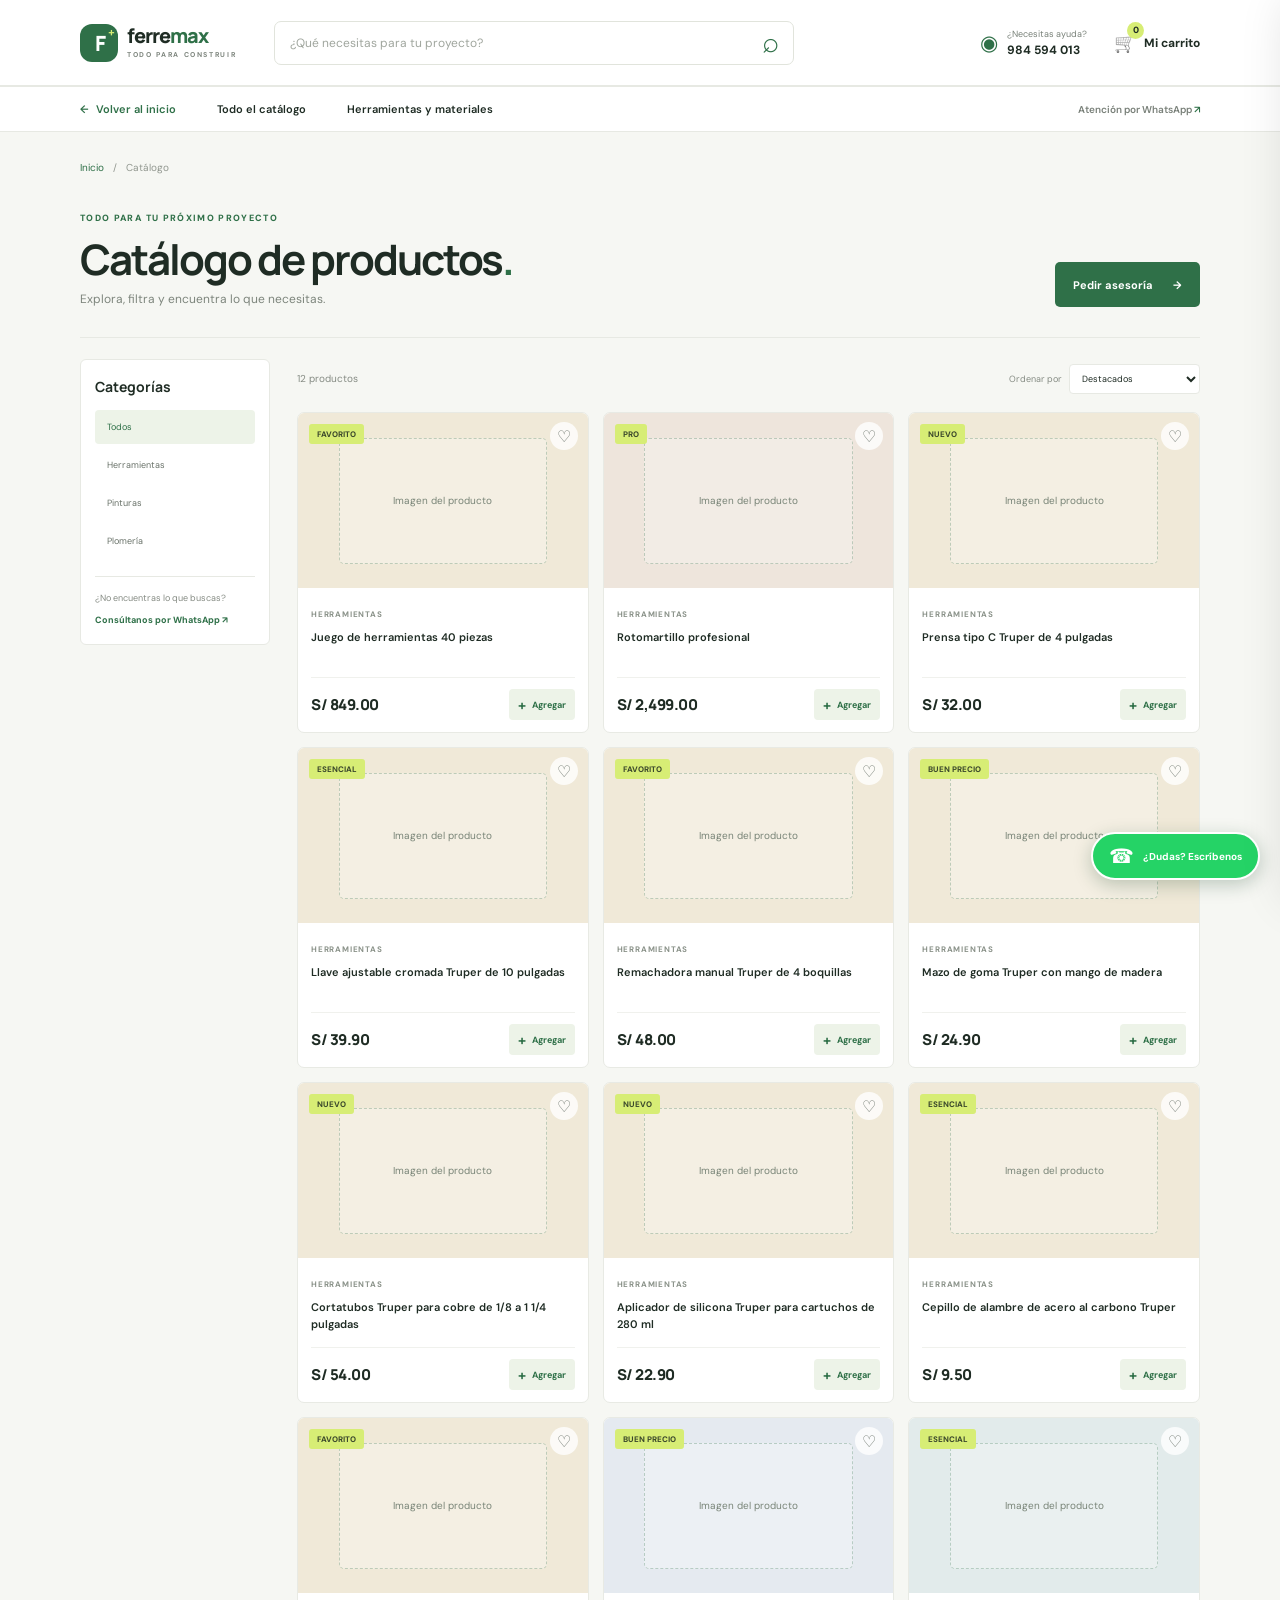
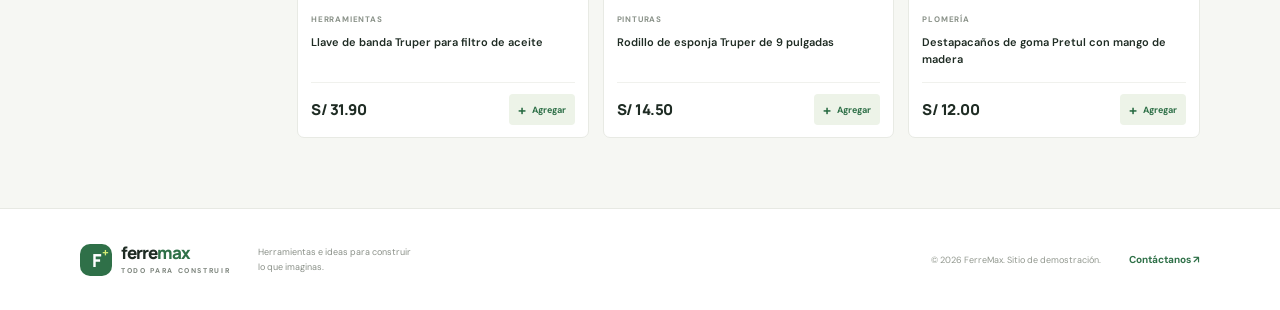
==== catalogo.html @ b8876c11 "Add files via upload" ====
<!DOCTYPE html>
<html lang="es">
<head>
  <meta charset="UTF-8">
  <meta name="viewport" content="width=device-width, initial-scale=1.0">
  <meta name="theme-color" content="#f6f7f3">
  <meta name="description" content="Explora herramientas y materiales en el catálogo de FerreMax.">
  <title>Catálogo — FerreMax</title>
  <link rel="preconnect" href="https://fonts.googleapis.com">
  <link rel="preconnect" href="https://fonts.gstatic.com" crossorigin>
  <link href="https://fonts.googleapis.com/css2?family=DM+Sans:wght@400;500;600;700&family=Manrope:wght@400;500;600;700;800&display=swap" rel="stylesheet">
  <link rel="stylesheet" href="style.css">
  <script src="productos.js" defer></script>
  <script src="script.js" defer></script>
</head>
<body>
  <header class="site-header">
    <a class="brand" href="index.html" aria-label="FerreMax, inicio">
      <span class="brand-mark" aria-hidden="true">F<span>+</span></span>
      <span class="brand-name">ferre<span>max</span><small>TODO PARA CONSTRUIR</small></span>
    </a>
    <form class="search-bar" id="search-form" role="search">
      <label class="sr-only" for="search-input">Buscar productos</label>
      <input id="search-input" type="search" placeholder="¿Qué necesitas para tu proyecto?" autocomplete="off">
      <button type="submit" aria-label="Buscar">⌕</button>
    </form>
    <div class="header-actions">
      <a class="contact-link" href="tel:+51984594013"><span class="action-icon" aria-hidden="true">◉</span><span><small>¿Necesitas ayuda?</small><strong>984 594 013</strong></span></a>
      <button class="cart-trigger" data-open-cart type="button" aria-label="Abrir carrito">
        <span class="cart-icon" aria-hidden="true">🛒</span><span class="cart-trigger-label">Mi carrito</span><span class="cart-count" id="cart-count">0</span>
      </button>
    </div>
  </header>
  <nav class="category-nav" aria-label="Navegación">
    <a href="index.html">← <span>Volver al inicio</span></a>
    <a href="catalogo.html">Todo el catálogo</a>
    <a href="#productos">Herramientas y materiales</a>
    <span class="nav-promo">Atención por WhatsApp <span aria-hidden="true">↗</span></span>
  </nav>

  <main class="catalog-page">
    <div class="catalog-breadcrumb"><a href="index.html">Inicio</a><span>/</span><span>Catálogo</span></div>
    <section class="catalog-heading">
      <div><span class="eyebrow">TODO PARA TU PRÓXIMO PROYECTO</span><h1>Catálogo de productos<span>.</span></h1><p>Explora, filtra y encuentra lo que necesitas.</p></div>
      <a class="button button-dark" href="https://wa.me/51984594013?text=Hola%2C%20quiero%20ayuda%20para%20elegir%20productos." target="_blank" rel="noopener noreferrer">Pedir asesoría <span aria-hidden="true">→</span></a>
    </section>

    <section class="catalog-layout" id="productos" aria-label="Catálogo">
      <aside class="catalog-sidebar">
        <h2>Categorías</h2>
        <div class="category-filters" id="category-filters" aria-label="Filtrar por categoría"></div>
        <div class="catalog-help"><span>¿No encuentras lo que buscas?</span><a href="https://wa.me/51984594013?text=Hola%2C%20busco%20un%20producto%20que%20no%20veo%20en%20el%20cat%C3%A1logo." target="_blank" rel="noopener noreferrer">Consúltanos por WhatsApp ↗</a></div>
      </aside>
      <div class="catalog-results">
        <div class="catalog-toolbar">
          <span id="result-count" aria-live="polite">0 productos</span>
          <label class="sort-control" for="sort-select">Ordenar por
            <select id="sort-select">
              <option value="featured">Destacados</option>
              <option value="price-low">Precio: menor a mayor</option>
              <option value="price-high">Precio: mayor a menor</option>
              <option value="name">Nombre: A–Z</option>
            </select>
          </label>
        </div>
        <div class="product-grid catalog-grid" id="product-grid" data-catalog="true" aria-live="polite"></div>
        <p class="empty-state" id="empty-state" hidden>No encontramos productos. Prueba otra búsqueda o categoría.</p>
      </div>
    </section>
  </main>

  <footer class="site-footer">
    <a class="brand footer-brand" href="index.html" aria-label="FerreMax, inicio"><span class="brand-mark" aria-hidden="true">F<span>+</span></span><span class="brand-name">ferre<span>max</span><small>TODO PARA CONSTRUIR</small></span></a>
    <p>Herramientas e ideas para construir<br>lo que imaginas.</p>
    <span class="footer-copy">© 2026 FerreMax. Sitio de demostración.</span>
    <a href="https://wa.me/51984594013?text=Hola%2C%20tengo%20una%20consulta." target="_blank" rel="noopener noreferrer">Contáctanos ↗</a>
  </footer>

  <div class="scrim" id="scrim" hidden></div>
  <aside class="cart-drawer" id="cart-drawer" aria-labelledby="cart-title" aria-hidden="true">
    <div class="drawer-header"><div><span class="eyebrow">TU SELECCIÓN</span><h2 id="cart-title">Mi carrito <span id="drawer-count">(0)</span></h2></div><button class="icon-button" id="close-cart" type="button" aria-label="Cerrar carrito">×</button></div>
    <div class="cart-items" id="cart-items"></div>
    <div class="cart-empty" id="cart-empty"><span aria-hidden="true">🛒</span><h3>Tu carrito está vacío</h3><p>Encuentra lo que necesitas para tu próximo proyecto.</p><button class="button button-dark" id="continue-shopping" type="button">Ver productos</button></div>
    <div class="cart-summary" id="cart-summary" hidden>
      <div class="summary-line"><span>Subtotal</span><strong id="cart-subtotal">$0.00</strong></div>
      <p>El costo de envío se coordina por WhatsApp.</p>
      <form id="checkout-form">
        <h3 class="cart-form-title">Completa tu pedido</h3>
        <label class="field-label" for="customer-name">Nombre completo</label><input class="form-field" id="customer-name" name="name" autocomplete="name" required>
        <div class="form-row">
          <div><label class="field-label" for="customer-phone">Teléfono</label><input class="form-field" id="customer-phone" name="phone" type="tel" autocomplete="tel" required></div>
          <div><label class="field-label" for="customer-email">Correo electrónico</label><input class="form-field" id="customer-email" name="email" type="email" autocomplete="email" required></div>
        </div>
        <div class="form-row">
          <div><label class="field-label" for="delivery-method">Entrega</label><select class="form-field" id="delivery-method" name="delivery"><option value="Domicilio">A domicilio (coordinar envío)</option><option value="Recoger en tienda">Recoger en tienda (gratis)</option></select></div>
          <div><label class="field-label" for="payment-method">Pago preferido</label><select class="form-field" id="payment-method" name="payment"><option>Transferencia</option><option>Efectivo al recibir/recoger</option></select></div>
        </div>
        <div id="delivery-address-fields">
          <div class="form-row"><div><label class="field-label" for="customer-city">Ciudad</label><input class="form-field" id="customer-city" name="city" autocomplete="address-level2" data-delivery-required required></div><div><label class="field-label" for="customer-postal">Código postal</label><input class="form-field" id="customer-postal" name="postal" inputmode="numeric" autocomplete="postal-code" data-delivery-required required></div></div>
          <label class="field-label" for="customer-address">Dirección de entrega</label><input class="form-field" id="customer-address" name="address" autocomplete="street-address" data-delivery-required required>
          <label class="field-label" for="customer-reference">Referencias (opcional)</label><textarea class="form-field" id="customer-reference" name="reference" rows="2" placeholder="Entre calles, color de fachada, indicaciones..."></textarea>
        </div>
        <div class="checkout-total"><span>Total de productos (envío por coordinar)</span><strong id="checkout-total">$0.00</strong></div>
        <button class="button button-dark checkout-button" type="submit">Enviar pedido por WhatsApp <span aria-hidden="true">→</span></button>
        <p class="demo-note">Pedido de prueba: se enviará a WhatsApp para confirmar disponibilidad y entrega.</p>
      </form>
    </div>
  </aside>

  <div class="toast" id="toast" role="status" aria-live="polite"></div>
  <a class="whatsapp-float" href="https://wa.me/51984594013?text=Hola%2C%20necesito%20ayuda%20con%20un%20producto." target="_blank" rel="noopener noreferrer" aria-label="Contactar por WhatsApp"><span aria-hidden="true">☎</span><span class="whatsapp-label">¿Dudas? Escríbenos</span></a>
</body>
</html>
---- style.css ----
:root {
  color-scheme: light;
  --ink: #1f2c24;
  --muted: #788078;
  --green: #2f7048;
  --green-dark: #24593a;
  --lime: #d7ed75;
  --paper: #f6f7f3;
  --white: #fff;
  --line: #e7e9e3;
  --font-body: "DM Sans", sans-serif;
  --font-display: "Manrope", sans-serif;
}

* { box-sizing: border-box; }
[hidden] { display: none !important; }
html { scroll-behavior: smooth; }
body { margin: 0; background: var(--paper); color: var(--ink); font-family: var(--font-body); -webkit-font-smoothing: antialiased; }
button, input, select, textarea { font: inherit; }
button, a { -webkit-tap-highlight-color: transparent; }
a { color: inherit; text-decoration: none; }
button { color: inherit; }
.sr-only { position: absolute; width: 1px; height: 1px; padding: 0; margin: -1px; overflow: hidden; clip: rect(0,0,0,0); white-space: nowrap; border: 0; }

.site-header { height: 86px; display: flex; align-items: center; gap: 38px; max-width: 1440px; padding: 0 6.25%; margin: auto; }
.brand { display: inline-flex; align-items: center; gap: 9px; flex: 0 0 auto; }
.brand-mark { width: 38px; height: 38px; display: grid; place-items: center; position: relative; border-radius: 12px; background: var(--green); color: var(--white); font: 800 21px var(--font-display); letter-spacing: -2px; }
.brand-mark > span { position: absolute; right: 3px; top: 0; color: var(--lime); font-size: 12px; letter-spacing: 0; }
.brand-name { font: 800 20px/.95 var(--font-display); letter-spacing: -1px; }
.brand-name > span { color: var(--green); }
.brand-name small { display: block; margin-top: 5px; font: 700 7px var(--font-body); letter-spacing: 1.65px; color: #7d857d; }
.search-bar { height: 44px; display: flex; flex: 1 1 500px; max-width: 520px; align-items: center; border: 1px solid #e1e4dc; border-radius: 7px; background: var(--white); }
.search-bar:focus-within { border-color: var(--green); box-shadow: 0 0 0 3px rgb(47 112 72 / 10%); }
.search-bar input { min-width: 0; flex: 1; height: 100%; padding: 0 15px; border: 0; outline: 0; background: transparent; color: var(--ink); font-size: 12px; }
.search-bar input::placeholder { color: #a0a69e; }
.search-bar button { width: 46px; height: 100%; border: 0; background: transparent; color: var(--green); font-size: 29px; line-height: 1; cursor: pointer; }
.header-actions { display: flex; align-items: center; gap: 27px; margin-left: auto; }
.contact-link { display: flex; align-items: center; gap: 9px; }
.action-icon { color: var(--green); font-size: 21px; }
.contact-link small, .contact-link strong { display: block; }
.contact-link small { color: var(--muted); font-size: 9px; }
.contact-link strong { margin-top: 2px; font-size: 12px; white-space: nowrap; }
.cart-trigger { position: relative; display: inline-flex; align-items: center; gap: 8px; padding: 9px 0; border: 0; background: none; font-size: 12px; font-weight: 700; cursor: pointer; }
.cart-icon { font-size: 18px; filter: grayscale(1); }
.cart-count { position: absolute; top: 0; left: 13px; display: grid; width: 17px; height: 17px; place-items: center; border-radius: 50%; background: var(--lime); color: var(--ink); font-size: 9px; font-weight: 800; }

.category-nav { height: 46px; display: flex; align-items: center; gap: clamp(20px, 3.2vw, 46px); padding: 0 6.25%; border-top: 1px solid var(--line); border-bottom: 1px solid var(--line); background: #fff; font-size: 11px; font-weight: 600; }
.category-nav a { height: 100%; display: inline-flex; align-items: center; gap: 7px; white-space: nowrap; transition: color .18s; }
.category-nav a:hover { color: var(--green); }
.category-nav a:first-child { color: var(--green); }
.nav-promo { margin-left: auto; color: #798079; font-size: 10px; white-space: nowrap; }
.nav-promo span { color: var(--green); }

.hero { position: relative; min-height: 440px; display: grid; grid-template-columns: 1fr 1.03fr; overflow: hidden; max-width: 1440px; padding: 0 6.25%; margin: auto; }
.hero-copy { z-index: 1; align-self: center; padding: 44px 0 53px; }
.eyebrow { display: inline-flex; align-items: center; gap: 8px; color: var(--green); font-size: 9px; font-weight: 800; letter-spacing: 1.35px; }
.eyebrow-dot { width: 7px; height: 7px; border-radius: 50%; background: #9fbd45; }
h1, h2, h3, p { margin-top: 0; }
.hero h1 { margin: 17px 0 14px; font: 700 clamp(38px, 4.8vw, 62px)/1.07 var(--font-display); letter-spacing: -3.4px; }
.hero h1 span { color: var(--green); }
.hero-copy > p { max-width: 370px; margin-bottom: 23px; color: #707970; font-size: 13px; line-height: 1.8; }
.hero-actions { display: flex; align-items: center; gap: 17px; }
.button { min-height: 45px; display: inline-flex; align-items: center; justify-content: center; gap: 20px; padding: 0 18px; border: 0; border-radius: 5px; font-size: 11px; font-weight: 700; cursor: pointer; transition: transform .18s, background .18s; }
.button:hover { transform: translateY(-2px); }
.button-dark { background: var(--green); color: #fff; }
.button-dark:hover { background: var(--green-dark); }
.hero-note { color: #81877f; font-size: 10px; }
.hero-proof { display: flex; align-items: center; gap: 11px; margin-top: 34px; color: #7a8179; font-size: 10px; }
.hero-proof strong { color: var(--ink); }
.proof-avatars { display: flex; padding-left: 4px; }
.proof-avatars i { width: 23px; height: 23px; display: grid; place-items: center; margin-left: -4px; border: 2px solid var(--paper); border-radius: 50%; background: #d2a27b; color: #fff; font-size: 9px; font-style: normal; font-weight: 700; }
.proof-avatars i:nth-child(2) { background: #708978; }
.proof-avatars i:nth-child(3) { background: #b98571; }
.hero-art { position: relative; min-height: 390px; align-self: stretch; margin: 24px 0 0; overflow: hidden; border-radius: 50% 50% 0 0 / 56% 56% 0 0; background: #dfe8d8; }
.hero-art::before { content: ""; position: absolute; left: 11%; right: 8%; bottom: -34%; height: 88%; border-radius: 50%; background: #c1d0bb; }
.art-sun { position: absolute; top: 12%; right: 17%; width: 88px; height: 88px; border-radius: 50%; background: var(--lime); }
.art-orbit { position: absolute; z-index: 1; width: 72%; height: 72%; top: 13%; left: 15%; border: 1px solid rgb(47 112 72 / 16%); border-radius: 50%; transform: rotate(-17deg); }
.orbit-two { top: 18%; left: 20%; width: 65%; height: 68%; transform: rotate(30deg); }
.tool-emoji { position: absolute; z-index: 2; display: grid; place-items: center; width: 120px; height: 120px; border: 1px solid rgb(255 255 255 / 70%); border-radius: 29px; background: #fff; box-shadow: 0 18px 36px rgb(46 68 49 / 12%); font-size: 59px; }
.drill { top: 26%; left: 36%; transform: rotate(-12deg); }
.hammer { top: 44%; left: 9%; width: 88px; height: 88px; border-radius: 23px; font-size: 43px; transform: rotate(-12deg); }
.paint { top: 56%; right: 9%; width: 88px; height: 88px; border-radius: 23px; font-size: 43px; transform: rotate(10deg); }
.hero-sticker { position: absolute; z-index: 3; left: 19%; bottom: 12%; display: flex; flex-direction: column; padding: 13px 15px; border-radius: 4px; background: var(--lime); box-shadow: 0 9px 18px rgb(45 62 32 / 9%); transform: rotate(-5deg); }
.hero-sticker strong { font: 800 12px/1.3 var(--font-display); }
.hero-sticker span { margin-top: 3px; font-size: 8px; }
.art-caption { position: absolute; z-index: 2; right: 4%; bottom: 5%; left: 4%; display: flex; justify-content: space-between; color: #617362; font-size: 8px; letter-spacing: .4px; }
.hero-index { position: absolute; left: 2%; bottom: 41px; color: #98a096; font-size: 8px; font-weight: 700; letter-spacing: 1.5px; writing-mode: vertical-rl; transform: rotate(180deg); }

.benefits { display: grid; grid-template-columns: repeat(4, 1fr); gap: 22px; max-width: 1280px; padding: 23px 6.25%; margin: 0 auto; border-top: 1px solid var(--line); border-bottom: 1px solid var(--line); }
.benefit { display: flex; align-items: center; gap: 11px; }
.benefit-icon { width: 34px; height: 34px; display: grid; flex: 0 0 auto; place-items: center; border-radius: 50%; background: #e8eee1; color: var(--green); font-size: 15px; font-weight: 700; }
.benefit strong, .benefit small { display: block; }
.benefit strong { font-size: 10px; }
.benefit small { margin-top: 4px; color: #8b9189; font-size: 9px; }

.products-section { max-width: 1280px; padding: 66px 6.25% 51px; margin: 0 auto; scroll-margin-top: 20px; }
.section-heading { display: flex; align-items: end; justify-content: space-between; }
.section-heading h2, .project-banner h2 { margin: 9px 0 0; font: 700 clamp(23px, 3vw, 33px)/1.2 var(--font-display); letter-spacing: -1.3px; }
.section-heading h2 > span { color: var(--green); }
.view-all { display: inline-flex; align-items: center; gap: 9px; padding-bottom: 4px; color: var(--green); font-size: 10px; font-weight: 700; }
.filter-row { display: flex; align-items: center; justify-content: space-between; gap: 15px; margin: 24px 0 19px; }
.category-filters { display: flex; flex-wrap: wrap; gap: 7px; }
.filter-chip { min-height: 30px; padding: 0 12px; border: 1px solid #e4e7df; border-radius: 20px; background: transparent; color: #767e75; font-size: 9px; cursor: pointer; transition: all .18s; }
.filter-chip:hover, .filter-chip[aria-pressed="true"] { border-color: var(--green); background: var(--green); color: #fff; }
.sort-control { display: flex; align-items: center; gap: 7px; color: #858b83; font-size: 9px; white-space: nowrap; }
.sort-control select { padding: 7px 8px; border: 1px solid var(--line); border-radius: 4px; background: #fff; color: var(--ink); font-size: 9px; cursor: pointer; }
.product-grid { display: grid; grid-template-columns: repeat(4, minmax(0, 1fr)); gap: 14px; }
.product-card { min-width: 0; overflow: hidden; border: 1px solid #e8eae4; border-radius: 7px; background: #fff; transition: box-shadow .2s, transform .2s; }
.product-card:hover { transform: translateY(-3px); box-shadow: 0 12px 25px rgb(31 44 36 / 8%); }
.product-visual { position: relative; height: 175px; display: grid; overflow: hidden; place-items: center; background: var(--product-bg, #eaf0e5); }
.product-badge { position: absolute; z-index: 2; top: 11px; left: 11px; padding: 5px 8px; border-radius: 3px; background: var(--lime); color: #3c492c; font-size: 8px; font-weight: 800; text-transform: uppercase; }
.favorite-button { position: absolute; z-index: 2; top: 9px; right: 10px; display: grid; width: 28px; height: 28px; place-items: center; border: 0; border-radius: 50%; background: rgb(255 255 255 / 80%); color: #697269; font-size: 16px; cursor: pointer; }
.favorite-button[aria-pressed="true"] { color: #c55454; }
.product-info { padding: 13px 13px 12px; }
.product-category { color: #899188; font-size: 8px; font-weight: 700; letter-spacing: .8px; text-transform: uppercase; }
.product-name { min-height: 36px; margin: 7px 0 5px; font-size: 11px; font-weight: 600; line-height: 1.55; }
.product-purchase { display: flex; align-items: center; justify-content: space-between; gap: 8px; margin-top: 12px; padding-top: 11px; border-top: 1px solid #f0f1ed; }
.product-price { font: 800 15px var(--font-display); letter-spacing: -.5px; white-space: nowrap; }
.add-button { display: inline-flex; align-items: center; gap: 6px; min-height: 31px; padding: 0 9px; border: 0; border-radius: 4px; background: #edf3e8; color: var(--green); font-size: 9px; font-weight: 700; cursor: pointer; transition: background .18s; }
.add-button:hover { background: #dceacb; }
.add-button span { font-size: 14px; line-height: 1; }
.empty-state { padding: 40px 10px; color: var(--muted); text-align: center; font-size: 13px; }
.catalog-note { display: flex; align-items: center; justify-content: center; gap: 6px; padding-top: 28px; color: #858b83; font-size: 10px; }
.catalog-note > span, .catalog-note a { color: var(--green); font-weight: 700; }

.project-banner { position: relative; display: flex; align-items: center; justify-content: space-between; gap: 22px; overflow: hidden; max-width: 1120px; min-height: 169px; padding: 31px 6.25%; margin: 0 auto 62px; border-radius: 8px; background: var(--green); color: #fff; }
.project-banner .eyebrow { color: var(--lime); }
.project-banner h2 { margin-top: 8px; font-size: 23px; }
.project-banner p { margin: 8px 0 0; color: rgb(255 255 255 / 76%); font-size: 11px; }
.button-light { z-index: 1; flex: 0 0 auto; background: var(--lime); color: var(--ink); }
.button-light:hover { background: #e1f58a; }
.banner-mark { position: absolute; right: 27%; bottom: -108px; color: rgb(255 255 255 / 6%); font-size: 280px; line-height: 1; }
.site-footer { display: flex; align-items: center; gap: 28px; min-height: 102px; padding: 20px 6.25%; border-top: 1px solid var(--line); background: #fff; }
.footer-brand .brand-mark { width: 32px; height: 32px; border-radius: 10px; font-size: 18px; }
.footer-brand .brand-name { font-size: 17px; }
.site-footer > p { margin: 0; color: #8a9088; font-size: 9px; line-height: 1.6; }
.footer-copy { margin-left: auto; color: #92988f; font-size: 9px; }
.site-footer > a:last-child { color: var(--green); font-size: 10px; font-weight: 700; }

.scrim { position: fixed; z-index: 10; inset: 0; background: rgb(22 31 25 / 43%); }
.cart-drawer { position: fixed; z-index: 11; top: 0; right: 0; bottom: 0; display: flex; width: min(440px, 100%); flex-direction: column; padding: 27px; background: #fff; box-shadow: -15px 0 45px rgb(0 0 0 / 12%); transform: translateX(105%); transition: transform .26s ease; }
.cart-drawer.is-open { transform: translateX(0); }
.drawer-header { display: flex; align-items: center; justify-content: space-between; padding-bottom: 20px; border-bottom: 1px solid var(--line); }
.drawer-header h2 { margin: 5px 0 0; font: 700 23px var(--font-display); letter-spacing: -1px; }
.drawer-header h2 span { color: #989e96; font-size: 14px; }
.icon-button { display: grid; width: 34px; height: 34px; place-items: center; border: 1px solid var(--line); border-radius: 50%; background: #fff; color: var(--ink); font-size: 23px; line-height: 1; cursor: pointer; }
.cart-items { flex: 1; overflow-y: auto; }
.cart-item { display: grid; grid-template-columns: 64px 1fr auto; gap: 12px; align-items: center; padding: 15px 0; border-bottom: 1px solid var(--line); }
.cart-item-visual { display: grid; width: 64px; height: 64px; place-items: center; border-radius: 7px; background: var(--product-bg, #eaf0e5); font-size: 30px; }
.cart-item-name { margin-bottom: 6px; font-size: 11px; font-weight: 700; }
.cart-item-price { color: #747d73; font-size: 10px; }
.quantity-control { display: flex; align-items: center; gap: 9px; margin-top: 9px; }
.quantity-control button { width: 23px; height: 23px; border: 1px solid var(--line); border-radius: 4px; background: #fff; cursor: pointer; }
.quantity-control span { min-width: 12px; text-align: center; font-size: 10px; }
.remove-item { padding: 5px; border: 0; background: none; color: #a0a59e; font-size: 17px; cursor: pointer; }
.cart-empty { display: flex; flex: 1; flex-direction: column; align-items: center; justify-content: center; text-align: center; }
.cart-empty > span { font-size: 42px; filter: grayscale(1); }
.cart-empty h3 { margin: 15px 0 6px; font: 700 17px var(--font-display); }
.cart-empty p { max-width: 235px; color: #848a82; font-size: 11px; line-height: 1.65; }
.cart-empty .button { margin-top: 7px; }
.cart-summary { padding-top: 17px; border-top: 1px solid var(--line); }
.summary-line, .checkout-total { display: flex; align-items: center; justify-content: space-between; }
.summary-line { font-size: 13px; }
.summary-line strong, .checkout-total strong { font: 800 17px var(--font-display); }
.cart-summary > p { margin: 8px 0 16px; color: #878d85; font-size: 9px; line-height: 1.5; }
.checkout-button { width: 100%; justify-content: space-between; }

.field-label { display: block; margin: 12px 0 6px; font-size: 10px; font-weight: 700; }
.form-field { width: 100%; padding: 10px 11px; border: 1px solid #e1e5dd; border-radius: 5px; outline: 0; background: #fff; color: var(--ink); font-size: 11px; }
.form-field:focus { border-color: var(--green); box-shadow: 0 0 0 3px rgb(47 112 72 / 10%); }
textarea.form-field { resize: vertical; }
.checkout-total { margin: 18px 0 14px; padding-top: 15px; border-top: 1px solid var(--line); font-size: 11px; }
.demo-note { margin: 11px 0 0; color: #92988f; font-size: 9px; text-align: center; }
.toast { position: fixed; z-index: 20; right: 22px; bottom: 22px; max-width: calc(100% - 44px); padding: 12px 16px; border-radius: 5px; background: var(--ink); color: #fff; box-shadow: 0 7px 22px rgb(0 0 0 / 16%); font-size: 11px; opacity: 0; pointer-events: none; transform: translateY(10px); transition: opacity .2s, transform .2s; }
.toast.is-visible { opacity: 1; transform: translateY(0); }
body.has-open-cart { overflow: hidden; }

@media (min-width: 1441px) {
  .hero { border-left: 1px solid var(--line); border-right: 1px solid var(--line); }
}
@media (max-width: 980px) {
  .site-header { gap: 23px; padding-right: 4%; padding-left: 4%; }
  .category-nav { gap: 22px; padding-right: 4%; padding-left: 4%; overflow-x: auto; }
  .nav-promo { display: none; }
  .hero { padding-right: 4%; padding-left: 4%; }
  .hero h1 { font-size: 52px; }
  .hero-art { min-height: 360px; }
  .benefits { padding-right: 4%; padding-left: 4%; }
  .products-section { padding-right: 4%; padding-left: 4%; }
  .product-grid { grid-template-columns: repeat(3, minmax(0, 1fr)); }
  .project-banner { margin-right: 4%; margin-left: 4%; }
}
@media (max-width: 700px) {
  .site-header { height: auto; min-height: 68px; flex-wrap: wrap; gap: 11px; padding: 12px 5%; }
  .brand-mark { width: 34px; height: 34px; border-radius: 10px; font-size: 19px; }
  .brand-name { font-size: 18px; }
  .header-actions { gap: 12px; margin-left: auto; }
  .contact-link { display: none; }
  .cart-trigger { font-size: 0; }
  .cart-icon { font-size: 19px; }
  .cart-count { left: 11px; }
  .search-bar { order: 2; flex: 1 0 100%; max-width: none; height: 40px; }
  .category-nav { height: 42px; gap: 21px; padding: 0 5%; }
  .category-nav a { font-size: 10px; }
  .hero { min-height: auto; grid-template-columns: 1fr; padding: 0 5%; }
  .hero-copy { padding: 40px 0 12px; }
  .hero h1 { margin-top: 13px; font-size: clamp(43px, 12vw, 59px); letter-spacing: -2.8px; }
  .hero-copy > p { max-width: 330px; font-size: 12px; }
  .hero-proof { margin-top: 22px; }
  .hero-art { min-height: 270px; margin: 10px 3% 0; }
  .art-sun { width: 66px; height: 66px; }
  .tool-emoji { width: 90px; height: 90px; border-radius: 23px; font-size: 45px; }
  .drill { top: 23%; left: 38%; }
  .hammer, .paint { top: 42%; width: 68px; height: 68px; font-size: 34px; }
  .hammer { left: 10%; }
  .paint { right: 9%; }
  .hero-sticker { bottom: 12%; left: 20%; padding: 9px 11px; }
  .hero-index { display: none; }
  .benefits { grid-template-columns: repeat(2, 1fr); gap: 16px 10px; padding: 20px 5%; }
  .benefit { gap: 8px; }
  .benefit-icon { width: 30px; height: 30px; font-size: 13px; }
  .benefit strong { font-size: 9px; }
  .benefit small { font-size: 8px; }
  .products-section { padding: 48px 5% 39px; }
  .section-heading { align-items: start; gap: 10px; }
  .section-heading h2 { max-width: 250px; font-size: 25px; }
  .view-all { margin-top: 17px; font-size: 9px; white-space: nowrap; }
  .filter-row { align-items: start; flex-direction: column; margin: 19px 0 14px; }
  .category-filters { flex-wrap: nowrap; width: calc(100vw - 10vw); overflow-x: auto; padding-bottom: 3px; }
  .filter-chip { flex: 0 0 auto; }
  .sort-control { align-self: flex-end; }
  .product-grid { grid-template-columns: repeat(2, minmax(0, 1fr)); gap: 9px; }
  .product-visual { height: clamp(123px, 35vw, 165px); }
  .product-info { padding: 11px 10px 10px; }
  .product-name { min-height: 34px; font-size: 10px; }
  .product-price { font-size: 13px; }
  .add-button { gap: 4px; min-height: 29px; padding: 0 7px; font-size: 8px; }
  .project-banner { min-height: 205px; align-items: flex-start; flex-direction: column; justify-content: center; gap: 16px; padding: 25px 22px; margin: 0 5% 40px; }
  .project-banner h2 { font-size: 20px; }
  .project-banner p { font-size: 10px; }
  .project-banner .button { min-height: 40px; }
  .banner-mark { right: -9%; bottom: -85px; font-size: 215px; }
  .site-footer { flex-wrap: wrap; gap: 14px 20px; padding: 22px 5%; }
  .site-footer > p { display: none; }
  .footer-copy { width: 100%; margin: 0; order: 2; }
  .site-footer > a:last-child { margin-left: auto; }
  .cart-drawer { padding: 21px; }
}
@media (prefers-reduced-motion: reduce) {
  *, *::before, *::after { scroll-behavior: auto !important; transition-duration: .01ms !important; animation-duration: .01ms !important; animation-iteration-count: 1 !important; }
}

.site-header { border-bottom: 1px solid var(--line); background: #fff; }
.product-visual { background: var(--product-bg, #eaf0e5); }
.product-image-placeholder { z-index: 1; width: min(72%, 210px); height: 72%; display: grid; place-items: center; border: 1px dashed rgb(47 112 72 / 28%); border-radius: 5px; background: rgb(255 255 255 / 28%); color: #788477; font-size: 10px; }
.product-image { z-index: 1; width: 100%; height: 100%; object-fit: contain; }
.cart-item-visual .product-image { width: 100%; height: 100%; padding: 5px; }
.cart-item-visual .product-image-placeholder { width: 90%; height: 90%; font-size: 7px; text-align: center; }
.cart-item-visual { overflow: hidden; }
.product-badge, .favorite-button { z-index: 2; }

.favorites-section .section-heading { align-items: end; }
.carousel-controls { display: flex; align-items: center; justify-content: space-between; margin: 20px 0 12px; color: #858b83; font-size: 10px; }
.carousel-controls > div { display: flex; gap: 7px; }
.carousel-arrow { width: 32px; height: 32px; border: 1px solid #dfe4da; border-radius: 50%; background: #fff; color: var(--green); font-size: 16px; cursor: pointer; transition: background .18s, color .18s; }
.carousel-arrow:hover { background: var(--green); color: #fff; }
.product-carousel { grid-auto-columns: calc((100% - 42px) / 4); grid-auto-flow: column; grid-template-columns: none; overflow-x: auto; overscroll-behavior-inline: contain; padding: 3px 1px 12px; scroll-snap-type: x mandatory; scrollbar-color: #b7c5ad transparent; scrollbar-width: thin; }
.product-carousel .product-card { scroll-snap-align: start; }

.catalog-page { max-width: 1280px; min-height: calc(100vh - 190px); padding: 29px 6.25% 70px; margin: auto; }
.catalog-breadcrumb { display: flex; gap: 9px; color: #91978f; font-size: 10px; }
.catalog-breadcrumb a { color: var(--green); }
.catalog-heading { display: flex; align-items: end; justify-content: space-between; gap: 20px; padding: 31px 0 30px; }
.catalog-heading h1 { margin: 9px 0 8px; font: 700 clamp(29px, 4vw, 42px)/1.15 var(--font-display); letter-spacing: -2px; }
.catalog-heading h1 span { color: var(--green); }
.catalog-heading p { margin: 0; color: #7d857c; font-size: 12px; }
.catalog-heading .button { flex: 0 0 auto; }
.catalog-layout { display: grid; grid-template-columns: 190px minmax(0, 1fr); gap: 27px; padding-top: 21px; border-top: 1px solid var(--line); }
.catalog-sidebar { align-self: start; padding: 17px 14px; border: 1px solid var(--line); border-radius: 6px; background: #fff; }
.catalog-sidebar h2 { margin: 0 0 14px; font: 700 14px var(--font-display); }
.catalog-sidebar .category-filters { flex-direction: column; align-items: stretch; gap: 4px; }
.catalog-sidebar .filter-chip { min-height: 34px; border: 0; border-radius: 4px; background: transparent; color: #697269; text-align: left; }
.catalog-sidebar .filter-chip:hover, .catalog-sidebar .filter-chip[aria-pressed="true"] { background: #edf3e8; color: var(--green); }
.catalog-help { display: grid; gap: 8px; margin-top: 18px; padding-top: 15px; border-top: 1px solid var(--line); color: #858b83; font-size: 9px; line-height: 1.5; }
.catalog-help a { color: var(--green); font-weight: 700; }
.catalog-toolbar { display: flex; align-items: center; justify-content: space-between; gap: 15px; min-height: 39px; margin-bottom: 14px; color: #858b83; font-size: 10px; }
.catalog-grid { grid-template-columns: repeat(3, minmax(0, 1fr)); gap: 14px; }
.form-row { display: grid; grid-template-columns: 1fr 1fr; gap: 12px; }
.form-row > div { min-width: 0; }
.field-label { margin-top: 10px; }
.form-field { min-height: 39px; }
textarea.form-field { min-height: 58px; }
.whatsapp-float { position: fixed; z-index: 9; right: 20px; bottom: 20px; display: flex; align-items: center; gap: 9px; min-height: 48px; padding: 0 16px; border: 2px solid #fff; border-radius: 28px; background: #25d366; color: #fff; box-shadow: 0 5px 18px rgb(20 62 34 / 25%); font-size: 20px; transition: transform .18s, box-shadow .18s; }
.whatsapp-float:hover { transform: translateY(-2px); box-shadow: 0 8px 22px rgb(20 62 34 / 30%); }
.whatsapp-label { font-size: 10px; font-weight: 700; }

@media (max-width: 980px) {
  .product-carousel { grid-auto-columns: calc((100% - 28px) / 3); }
  .catalog-page { padding-right: 4%; padding-left: 4%; }
  .catalog-layout { grid-template-columns: 165px minmax(0, 1fr); gap: 18px; }
  .catalog-grid { grid-template-columns: repeat(2, minmax(0, 1fr)); }
}
@media (max-width: 700px) {
  .product-carousel { grid-auto-columns: 72%; }
  .favorites-section .section-heading { align-items: start; }
  .favorites-section .view-all { white-space: normal; text-align: right; }
  .catalog-page { padding: 22px 5% 48px; }
  .catalog-heading { align-items: flex-start; flex-direction: column; padding: 25px 0 22px; }
  .catalog-heading h1 { font-size: 31px; }
  .catalog-layout { grid-template-columns: 1fr; gap: 17px; }
  .catalog-sidebar { padding: 14px; }
  .catalog-sidebar .category-filters { flex-direction: row; overflow-x: auto; }
  .catalog-sidebar .filter-chip { flex: 0 0 auto; min-height: 31px; padding: 0 10px; text-align: center; }
  .catalog-help { display: none; }
  .catalog-grid { gap: 9px; }
  .catalog-toolbar { margin-bottom: 9px; }
  .form-row { gap: 9px; }
  .whatsapp-float { right: 14px; bottom: 14px; min-height: 45px; padding: 0 14px; }
}

.cart-drawer .cart-items { flex: 0 1 30vh; min-height: 90px; }
.cart-drawer .cart-summary { flex: 1 1 0; min-height: 0; overflow-y: auto; padding: 15px 3px 4px; }
.cart-form-title { margin: 15px 0 5px; font: 700 16px var(--font-display); letter-spacing: -.4px; }
.cart-summary .field-label { margin: 9px 0 5px; font-size: 9px; }
.cart-summary .form-field { min-height: 36px; padding: 8px; font-size: 10px; }
.cart-summary textarea.form-field { min-height: 52px; }
.cart-summary .form-row { gap: 8px; }
.cart-summary .checkout-total { gap: 10px; margin: 14px 0 11px; font-size: 10px; }
.cart-summary .checkout-total strong { white-space: nowrap; }
.cart-summary .demo-note { margin: 8px 0 2px; font-size: 8px; line-height: 1.5; }
.cart-summary .checkout-button { position: sticky; bottom: 0; }
.cart-item.is-new { animation: cart-item-arrive .42s cubic-bezier(.2,.8,.2,1) both; }
.add-button.is-added { background: var(--green); color: #fff; animation: added-pop .35s ease-out; }
.cart-count.is-bumped { animation: cart-count-bump .42s cubic-bezier(.2,.8,.2,1); }
.favorite-button.is-animating { animation: heart-pop .4s ease-out; }

@keyframes cart-item-arrive {
  from { opacity: 0; transform: translateX(18px); }
  to { opacity: 1; transform: translateX(0); }
}
@keyframes added-pop {
  50% { transform: scale(1.09); }
  to { transform: scale(1); }
}
@keyframes cart-count-bump {
  35% { transform: scale(1.45); }
  70% { transform: scale(.9); }
  to { transform: scale(1); }
}
@keyframes heart-pop {
  45% { transform: scale(1.4) rotate(-8deg); }
  75% { transform: scale(.9) rotate(5deg); }
  to { transform: scale(1); }
}

@media (max-width: 700px) {
  .cart-drawer .cart-items { flex-basis: 27vh; }
  .cart-drawer .cart-summary .form-row { grid-template-columns: 1fr 1fr; }
}
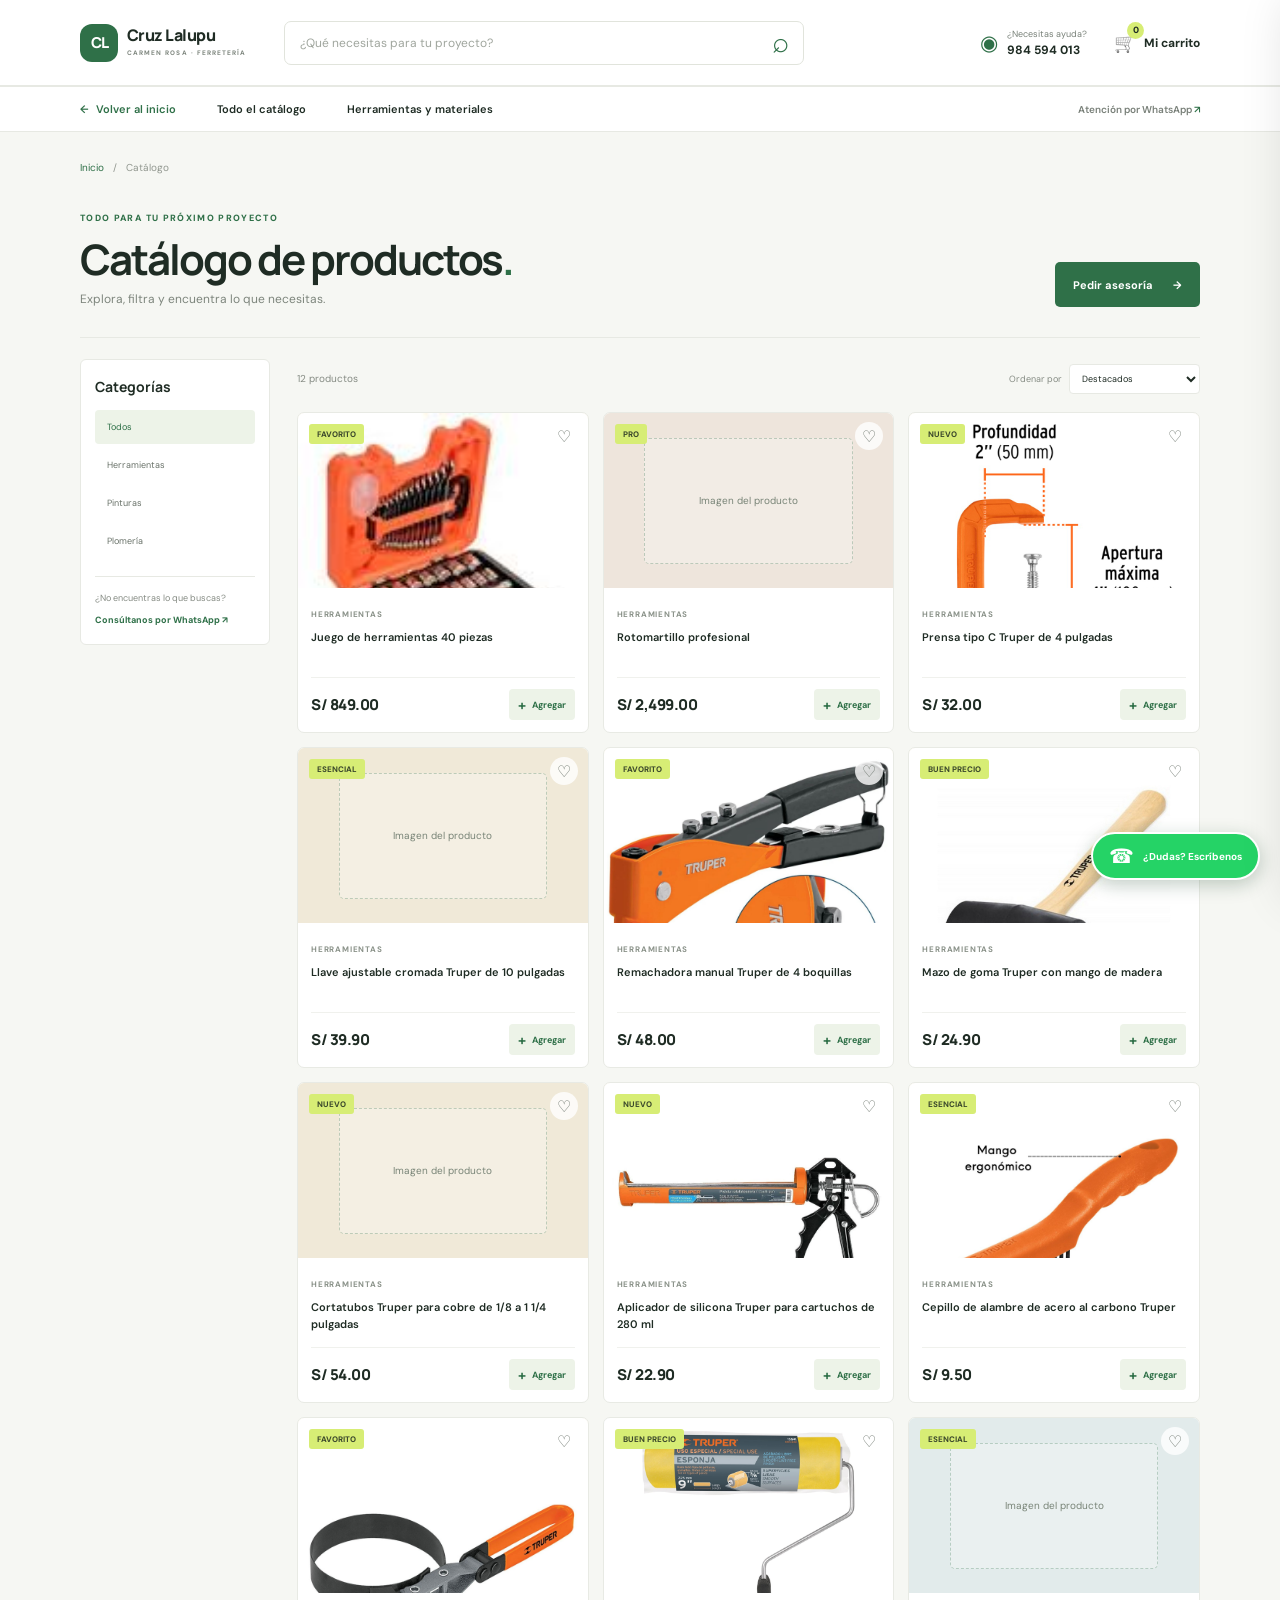
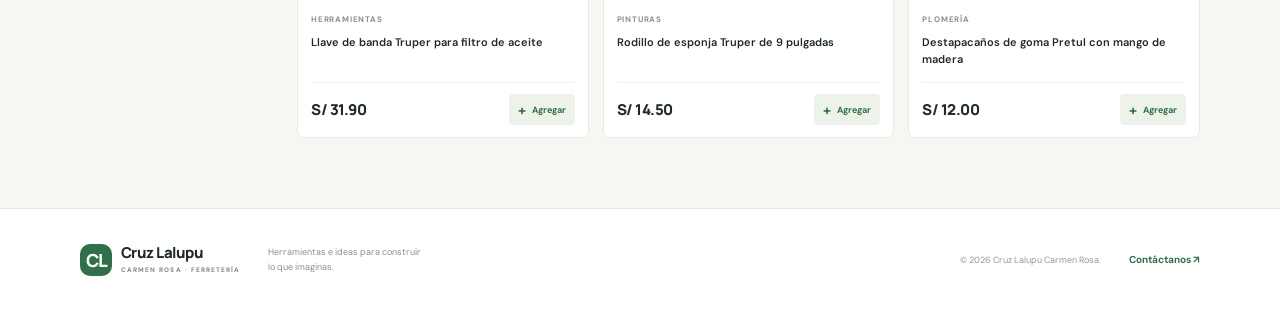
==== commit 3e8a11c1: "Update Cruz Lalupu branding" ====
--- a/catalogo.html
+++ b/catalogo.html
@@ -4,8 +4,8 @@
   <meta charset="UTF-8">
   <meta name="viewport" content="width=device-width, initial-scale=1.0">
   <meta name="theme-color" content="#f6f7f3">
-  <meta name="description" content="Explora herramientas y materiales en el catálogo de FerreMax.">
-  <title>Catálogo — FerreMax</title>
+  <meta name="description" content="Explora herramientas y materiales en el catálogo de Cruz Lalupu Carmen Rosa.">
+  <title>Catálogo — Cruz Lalupu Carmen Rosa</title>
   <link rel="preconnect" href="https://fonts.googleapis.com">
   <link rel="preconnect" href="https://fonts.gstatic.com" crossorigin>
   <link href="https://fonts.googleapis.com/css2?family=DM+Sans:wght@400;500;600;700&family=Manrope:wght@400;500;600;700;800&display=swap" rel="stylesheet">
@@ -15,9 +15,9 @@
 </head>
 <body>
   <header class="site-header">
-    <a class="brand" href="index.html" aria-label="FerreMax, inicio">
-      <span class="brand-mark" aria-hidden="true">F<span>+</span></span>
-      <span class="brand-name">ferre<span>max</span><small>TODO PARA CONSTRUIR</small></span>
+    <a class="brand" href="index.html" aria-label="Cruz Lalupu Carmen Rosa, inicio">
+      <span class="brand-mark" aria-hidden="true">CL</span>
+      <span class="brand-name">Cruz Lalupu<small>CARMEN ROSA · FERRETERÍA</small></span>
     </a>
     <form class="search-bar" id="search-form" role="search">
       <label class="sr-only" for="search-input">Buscar productos</label>
@@ -70,9 +70,9 @@
   </main>
 
   <footer class="site-footer">
-    <a class="brand footer-brand" href="index.html" aria-label="FerreMax, inicio"><span class="brand-mark" aria-hidden="true">F<span>+</span></span><span class="brand-name">ferre<span>max</span><small>TODO PARA CONSTRUIR</small></span></a>
+    <a class="brand footer-brand" href="index.html" aria-label="Cruz Lalupu Carmen Rosa, inicio"><span class="brand-mark" aria-hidden="true">CL</span><span class="brand-name">Cruz Lalupu<small>CARMEN ROSA · FERRETERÍA</small></span></a>
     <p>Herramientas e ideas para construir<br>lo que imaginas.</p>
-    <span class="footer-copy">© 2026 FerreMax. Sitio de demostración.</span>
+    <span class="footer-copy">© 2026 Cruz Lalupu Carmen Rosa.</span>
     <a href="https://wa.me/51984594013?text=Hola%2C%20tengo%20una%20consulta." target="_blank" rel="noopener noreferrer">Contáctanos ↗</a>
   </footer>
 
--- a/style.css
+++ b/style.css
@@ -24,11 +24,9 @@
 
 .site-header { height: 86px; display: flex; align-items: center; gap: 38px; max-width: 1440px; padding: 0 6.25%; margin: auto; }
 .brand { display: inline-flex; align-items: center; gap: 9px; flex: 0 0 auto; }
-.brand-mark { width: 38px; height: 38px; display: grid; place-items: center; position: relative; border-radius: 12px; background: var(--green); color: var(--white); font: 800 21px var(--font-display); letter-spacing: -2px; }
-.brand-mark > span { position: absolute; right: 3px; top: 0; color: var(--lime); font-size: 12px; letter-spacing: 0; }
-.brand-name { font: 800 20px/.95 var(--font-display); letter-spacing: -1px; }
-.brand-name > span { color: var(--green); }
-.brand-name small { display: block; margin-top: 5px; font: 700 7px var(--font-body); letter-spacing: 1.65px; color: #7d857d; }
+.brand-mark { width: 38px; height: 38px; display: grid; place-items: center; flex: 0 0 auto; border-radius: 12px; background: var(--green); color: var(--white); font: 800 15px var(--font-display); letter-spacing: -1px; }
+.brand-name { font: 800 16px/.98 var(--font-display); letter-spacing: -.55px; white-space: nowrap; }
+.brand-name small { display: block; margin-top: 5px; font: 700 6.5px var(--font-body); letter-spacing: 1.05px; color: #7d857d; }
 .search-bar { height: 44px; display: flex; flex: 1 1 500px; max-width: 520px; align-items: center; border: 1px solid #e1e4dc; border-radius: 7px; background: var(--white); }
 .search-bar:focus-within { border-color: var(--green); box-shadow: 0 0 0 3px rgb(47 112 72 / 10%); }
 .search-bar input { min-width: 0; flex: 1; height: 100%; padding: 0 15px; border: 0; outline: 0; background: transparent; color: var(--ink); font-size: 12px; }
@@ -132,7 +130,7 @@
 .banner-mark { position: absolute; right: 27%; bottom: -108px; color: rgb(255 255 255 / 6%); font-size: 280px; line-height: 1; }
 .site-footer { display: flex; align-items: center; gap: 28px; min-height: 102px; padding: 20px 6.25%; border-top: 1px solid var(--line); background: #fff; }
 .footer-brand .brand-mark { width: 32px; height: 32px; border-radius: 10px; font-size: 18px; }
-.footer-brand .brand-name { font-size: 17px; }
+.footer-brand .brand-name { font-size: 15px; }
 .site-footer > p { margin: 0; color: #8a9088; font-size: 9px; line-height: 1.6; }
 .footer-copy { margin-left: auto; color: #92988f; font-size: 9px; }
 .site-footer > a:last-child { color: var(--green); font-size: 10px; font-weight: 700; }
@@ -193,7 +191,7 @@
 @media (max-width: 700px) {
   .site-header { height: auto; min-height: 68px; flex-wrap: wrap; gap: 11px; padding: 12px 5%; }
   .brand-mark { width: 34px; height: 34px; border-radius: 10px; font-size: 19px; }
-  .brand-name { font-size: 18px; }
+  .brand-name { font-size: 15px; }
   .header-actions { gap: 12px; margin-left: auto; }
   .contact-link { display: none; }
   .cart-trigger { font-size: 0; }
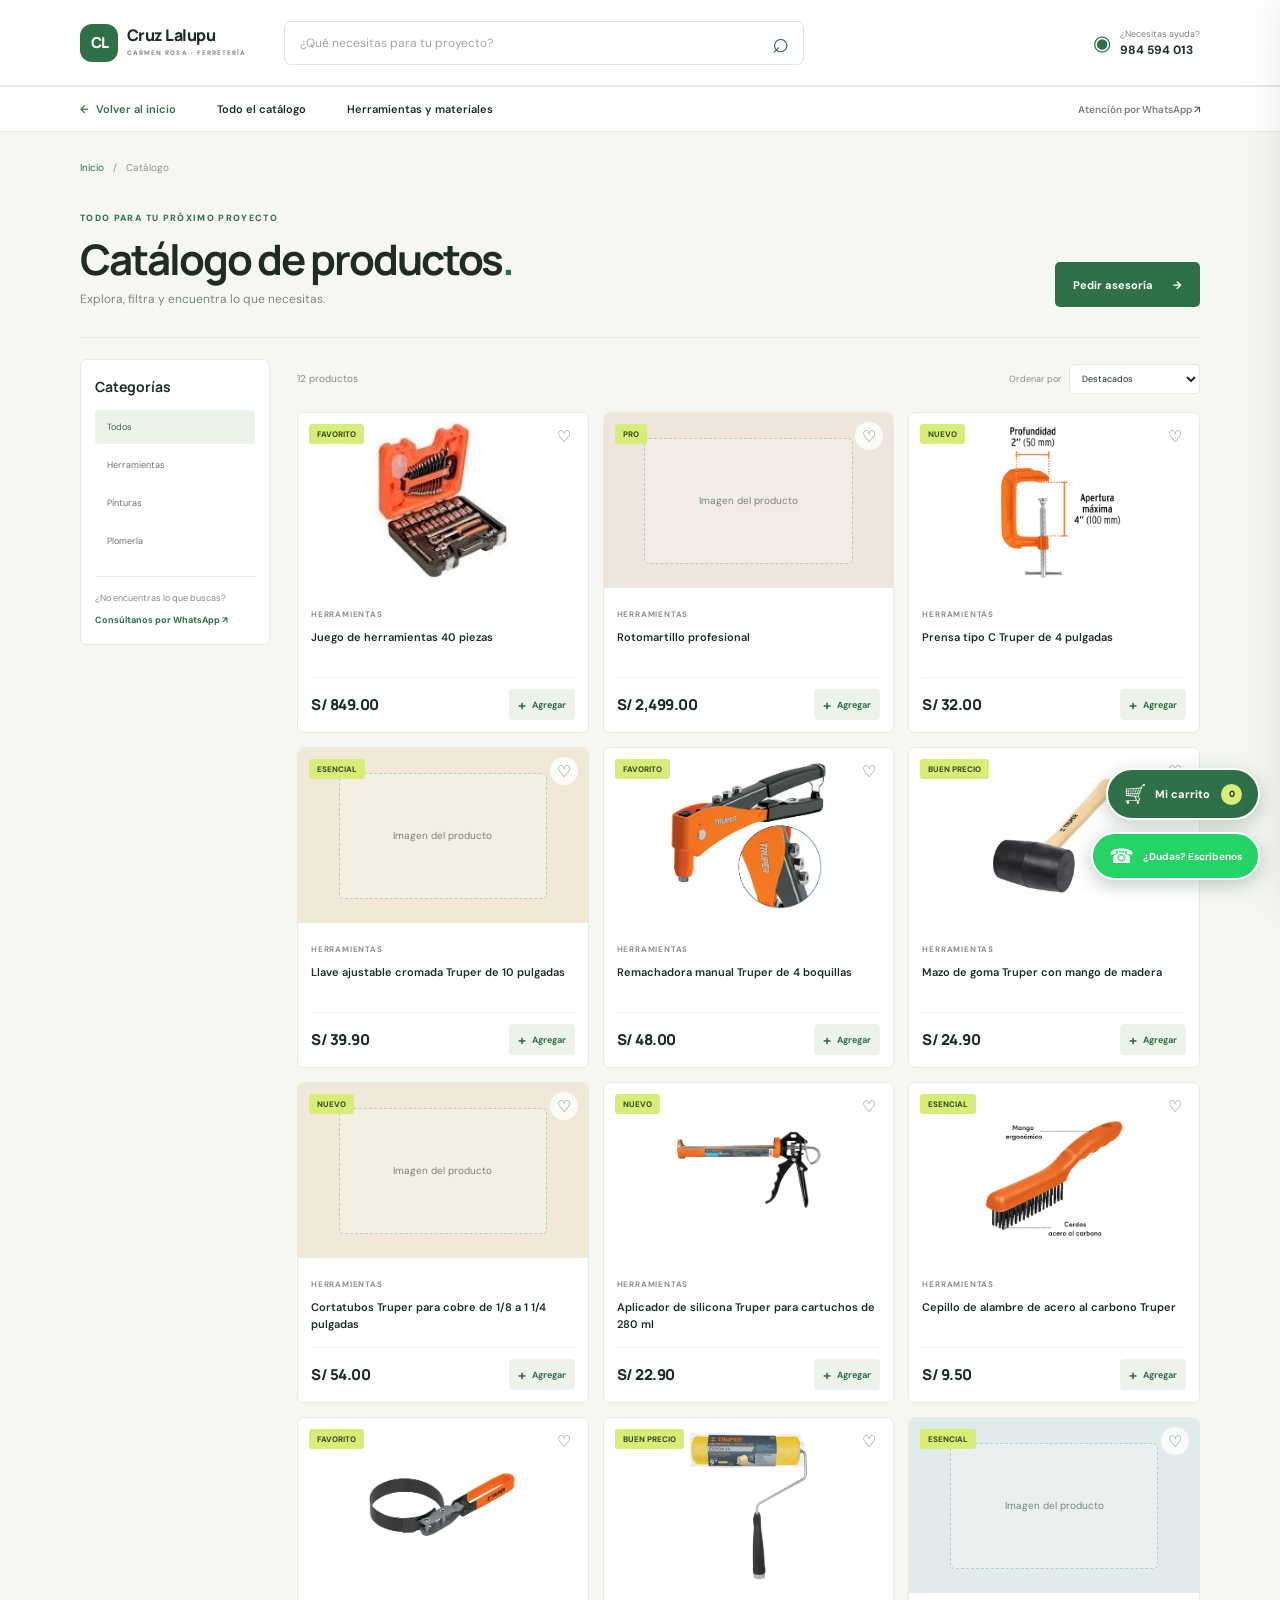
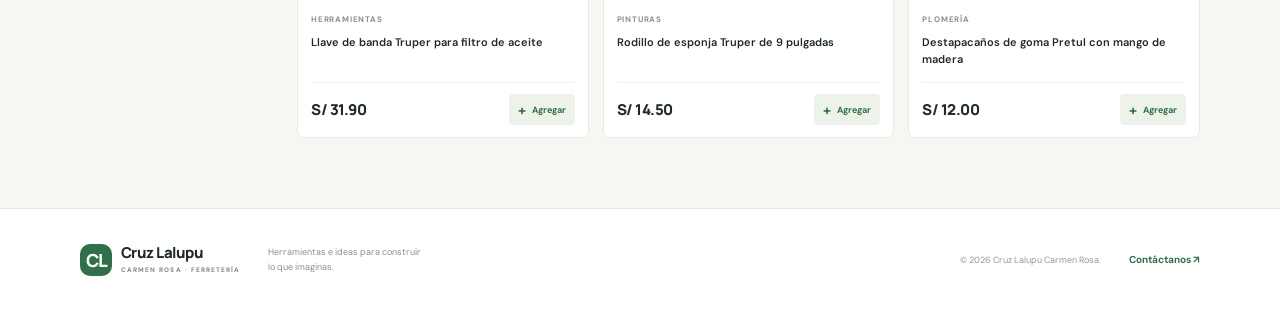
==== commit 5827e256: "Add files via upload" ====
--- a/catalogo.html
+++ b/catalogo.html
@@ -9,9 +9,9 @@
   <link rel="preconnect" href="https://fonts.googleapis.com">
   <link rel="preconnect" href="https://fonts.gstatic.com" crossorigin>
   <link href="https://fonts.googleapis.com/css2?family=DM+Sans:wght@400;500;600;700&family=Manrope:wght@400;500;600;700;800&display=swap" rel="stylesheet">
-  <link rel="stylesheet" href="style.css">
+  <link rel="stylesheet" href="style.css?v=3">
   <script src="productos.js" defer></script>
-  <script src="script.js" defer></script>
+  <script src="script.js?v=3" defer></script>
 </head>
 <body>
   <header class="site-header">
@@ -26,9 +26,6 @@
     </form>
     <div class="header-actions">
       <a class="contact-link" href="tel:+51984594013"><span class="action-icon" aria-hidden="true">◉</span><span><small>¿Necesitas ayuda?</small><strong>984 594 013</strong></span></a>
-      <button class="cart-trigger" data-open-cart type="button" aria-label="Abrir carrito">
-        <span class="cart-icon" aria-hidden="true">🛒</span><span class="cart-trigger-label">Mi carrito</span><span class="cart-count" id="cart-count">0</span>
-      </button>
     </div>
   </header>
   <nav class="category-nav" aria-label="Navegación">
@@ -108,6 +105,11 @@
   </aside>
 
   <div class="toast" id="toast" role="status" aria-live="polite"></div>
+  <button class="cart-float" data-open-cart type="button" aria-label="Abrir carrito">
+    <span class="cart-icon" aria-hidden="true">🛒</span>
+    <span>Mi carrito</span>
+    <span class="cart-count" data-cart-count>0</span>
+  </button>
   <a class="whatsapp-float" href="https://wa.me/51984594013?text=Hola%2C%20necesito%20ayuda%20con%20un%20producto." target="_blank" rel="noopener noreferrer" aria-label="Contactar por WhatsApp"><span aria-hidden="true">☎</span><span class="whatsapp-label">¿Dudas? Escríbenos</span></a>
 </body>
 </html>
--- a/style.css
+++ b/style.css
@@ -49,47 +49,28 @@
 .nav-promo { margin-left: auto; color: #798079; font-size: 10px; white-space: nowrap; }
 .nav-promo span { color: var(--green); }
 
-.hero { position: relative; min-height: 440px; display: grid; grid-template-columns: 1fr 1.03fr; overflow: hidden; max-width: 1440px; padding: 0 6.25%; margin: auto; }
-.hero-copy { z-index: 1; align-self: center; padding: 44px 0 53px; }
+.hero { position: relative; min-height: 440px; display: grid; grid-template-columns: .92fr 1.08fr; overflow: hidden; max-width: 1440px; padding: 0; margin: auto; background: #123f3d; }
+.hero-copy { z-index: 1; align-self: center; padding: 44px 5vw 53px 6.25vw; color: #fff; }
 .eyebrow { display: inline-flex; align-items: center; gap: 8px; color: var(--green); font-size: 9px; font-weight: 800; letter-spacing: 1.35px; }
 .eyebrow-dot { width: 7px; height: 7px; border-radius: 50%; background: #9fbd45; }
 h1, h2, h3, p { margin-top: 0; }
+.hero .eyebrow { color: var(--lime); }
 .hero h1 { margin: 17px 0 14px; font: 700 clamp(38px, 4.8vw, 62px)/1.07 var(--font-display); letter-spacing: -3.4px; }
-.hero h1 span { color: var(--green); }
-.hero-copy > p { max-width: 370px; margin-bottom: 23px; color: #707970; font-size: 13px; line-height: 1.8; }
+.hero h1 span { color: var(--lime); }
+.hero-copy > p { max-width: 370px; margin-bottom: 23px; color: rgb(255 255 255 / 76%); font-size: 13px; line-height: 1.8; }
 .hero-actions { display: flex; align-items: center; gap: 17px; }
 .button { min-height: 45px; display: inline-flex; align-items: center; justify-content: center; gap: 20px; padding: 0 18px; border: 0; border-radius: 5px; font-size: 11px; font-weight: 700; cursor: pointer; transition: transform .18s, background .18s; }
 .button:hover { transform: translateY(-2px); }
 .button-dark { background: var(--green); color: #fff; }
 .button-dark:hover { background: var(--green-dark); }
-.hero-note { color: #81877f; font-size: 10px; }
-.hero-proof { display: flex; align-items: center; gap: 11px; margin-top: 34px; color: #7a8179; font-size: 10px; }
-.hero-proof strong { color: var(--ink); }
-.proof-avatars { display: flex; padding-left: 4px; }
-.proof-avatars i { width: 23px; height: 23px; display: grid; place-items: center; margin-left: -4px; border: 2px solid var(--paper); border-radius: 50%; background: #d2a27b; color: #fff; font-size: 9px; font-style: normal; font-weight: 700; }
-.proof-avatars i:nth-child(2) { background: #708978; }
-.proof-avatars i:nth-child(3) { background: #b98571; }
-.hero-art { position: relative; min-height: 390px; align-self: stretch; margin: 24px 0 0; overflow: hidden; border-radius: 50% 50% 0 0 / 56% 56% 0 0; background: #dfe8d8; }
-.hero-art::before { content: ""; position: absolute; left: 11%; right: 8%; bottom: -34%; height: 88%; border-radius: 50%; background: #c1d0bb; }
-.art-sun { position: absolute; top: 12%; right: 17%; width: 88px; height: 88px; border-radius: 50%; background: var(--lime); }
-.art-orbit { position: absolute; z-index: 1; width: 72%; height: 72%; top: 13%; left: 15%; border: 1px solid rgb(47 112 72 / 16%); border-radius: 50%; transform: rotate(-17deg); }
-.orbit-two { top: 18%; left: 20%; width: 65%; height: 68%; transform: rotate(30deg); }
-.tool-emoji { position: absolute; z-index: 2; display: grid; place-items: center; width: 120px; height: 120px; border: 1px solid rgb(255 255 255 / 70%); border-radius: 29px; background: #fff; box-shadow: 0 18px 36px rgb(46 68 49 / 12%); font-size: 59px; }
-.drill { top: 26%; left: 36%; transform: rotate(-12deg); }
-.hammer { top: 44%; left: 9%; width: 88px; height: 88px; border-radius: 23px; font-size: 43px; transform: rotate(-12deg); }
-.paint { top: 56%; right: 9%; width: 88px; height: 88px; border-radius: 23px; font-size: 43px; transform: rotate(10deg); }
-.hero-sticker { position: absolute; z-index: 3; left: 19%; bottom: 12%; display: flex; flex-direction: column; padding: 13px 15px; border-radius: 4px; background: var(--lime); box-shadow: 0 9px 18px rgb(45 62 32 / 9%); transform: rotate(-5deg); }
-.hero-sticker strong { font: 800 12px/1.3 var(--font-display); }
-.hero-sticker span { margin-top: 3px; font-size: 8px; }
-.art-caption { position: absolute; z-index: 2; right: 4%; bottom: 5%; left: 4%; display: flex; justify-content: space-between; color: #617362; font-size: 8px; letter-spacing: .4px; }
-.hero-index { position: absolute; left: 2%; bottom: 41px; color: #98a096; font-size: 8px; font-weight: 700; letter-spacing: 1.5px; writing-mode: vertical-rl; transform: rotate(180deg); }
-
-.benefits { display: grid; grid-template-columns: repeat(4, 1fr); gap: 22px; max-width: 1280px; padding: 23px 6.25%; margin: 0 auto; border-top: 1px solid var(--line); border-bottom: 1px solid var(--line); }
-.benefit { display: flex; align-items: center; gap: 11px; }
-.benefit-icon { width: 34px; height: 34px; display: grid; flex: 0 0 auto; place-items: center; border-radius: 50%; background: #e8eee1; color: var(--green); font-size: 15px; font-weight: 700; }
-.benefit strong, .benefit small { display: block; }
-.benefit strong { font-size: 10px; }
-.benefit small { margin-top: 4px; color: #8b9189; font-size: 9px; }
+.hero .button-dark { background: var(--lime); color: #1f3831; }
+.hero .button-dark:hover { background: #e1f58a; }
+.hero-note { color: rgb(255 255 255 / 75%); font-size: 10px; }
+.hero-art { position: relative; min-height: 440px; align-self: stretch; overflow: hidden; clip-path: polygon(9% 0, 100% 0, 100% 100%, 0 100%); }
+.hero-art::after { content: ""; position: absolute; inset: 0; background: linear-gradient(0deg, rgb(13 34 31 / 55%), transparent 34%); }
+.hero-photo { position: absolute; inset: 0; width: 100%; height: 100%; object-fit: cover; object-position: center; }
+.art-caption { position: absolute; z-index: 1; right: 6%; bottom: 6%; left: 10%; display: flex; justify-content: space-between; gap: 12px; color: #fff; font-size: 8px; font-weight: 700; letter-spacing: .7px; text-shadow: 0 1px 5px rgb(0 0 0 / 35%); }
+.hero-index { position: absolute; left: 2%; bottom: 41px; color: rgb(255 255 255 / 50%); font-size: 8px; font-weight: 700; letter-spacing: 1.5px; writing-mode: vertical-rl; transform: rotate(180deg); }
 
 .products-section { max-width: 1280px; padding: 66px 6.25% 51px; margin: 0 auto; scroll-margin-top: 20px; }
 .section-heading { display: flex; align-items: end; justify-content: space-between; }
@@ -180,13 +161,18 @@
   .site-header { gap: 23px; padding-right: 4%; padding-left: 4%; }
   .category-nav { gap: 22px; padding-right: 4%; padding-left: 4%; overflow-x: auto; }
   .nav-promo { display: none; }
-  .hero { padding-right: 4%; padding-left: 4%; }
-  .hero h1 { font-size: 52px; }
-  .hero-art { min-height: 360px; }
-  .benefits { padding-right: 4%; padding-left: 4%; }
+  .hero-copy { padding-right: 4vw; padding-left: 5vw; }
+  .hero h1 { font-size: clamp(38px, 5vw, 49px); }
+  .hero-art { min-height: 400px; }
   .products-section { padding-right: 4%; padding-left: 4%; }
   .product-grid { grid-template-columns: repeat(3, minmax(0, 1fr)); }
   .project-banner { margin-right: 4%; margin-left: 4%; }
+}
+@media (max-width: 780px) {
+  .hero { min-height: auto; grid-template-columns: 1fr; }
+  .hero-copy { padding: 40px 7% 26px; }
+  .hero h1 { font-size: clamp(38px, 6vw, 48px); letter-spacing: -2.6px; }
+  .hero-art { min-height: 320px; clip-path: polygon(0 7%, 100% 0, 100% 100%, 0 100%); }
 }
 @media (max-width: 700px) {
   .site-header { height: auto; min-height: 68px; flex-wrap: wrap; gap: 11px; padding: 12px 5%; }
@@ -200,25 +186,12 @@
   .search-bar { order: 2; flex: 1 0 100%; max-width: none; height: 40px; }
   .category-nav { height: 42px; gap: 21px; padding: 0 5%; }
   .category-nav a { font-size: 10px; }
-  .hero { min-height: auto; grid-template-columns: 1fr; padding: 0 5%; }
-  .hero-copy { padding: 40px 0 12px; }
-  .hero h1 { margin-top: 13px; font-size: clamp(43px, 12vw, 59px); letter-spacing: -2.8px; }
+  .hero { min-height: auto; grid-template-columns: 1fr; padding: 0; }
+  .hero-copy { padding: 40px 7% 26px; }
+  .hero h1 { margin-top: 13px; font-size: clamp(34px, 10.5vw, 48px); letter-spacing: -2.3px; }
   .hero-copy > p { max-width: 330px; font-size: 12px; }
-  .hero-proof { margin-top: 22px; }
-  .hero-art { min-height: 270px; margin: 10px 3% 0; }
-  .art-sun { width: 66px; height: 66px; }
-  .tool-emoji { width: 90px; height: 90px; border-radius: 23px; font-size: 45px; }
-  .drill { top: 23%; left: 38%; }
-  .hammer, .paint { top: 42%; width: 68px; height: 68px; font-size: 34px; }
-  .hammer { left: 10%; }
-  .paint { right: 9%; }
-  .hero-sticker { bottom: 12%; left: 20%; padding: 9px 11px; }
+  .hero-art { min-height: 270px; clip-path: polygon(0 7%, 100% 0, 100% 100%, 0 100%); }
   .hero-index { display: none; }
-  .benefits { grid-template-columns: repeat(2, 1fr); gap: 16px 10px; padding: 20px 5%; }
-  .benefit { gap: 8px; }
-  .benefit-icon { width: 30px; height: 30px; font-size: 13px; }
-  .benefit strong { font-size: 9px; }
-  .benefit small { font-size: 8px; }
   .products-section { padding: 48px 5% 39px; }
   .section-heading { align-items: start; gap: 10px; }
   .section-heading h2 { max-width: 250px; font-size: 25px; }
@@ -252,7 +225,8 @@
 .product-visual { background: var(--product-bg, #eaf0e5); }
 .product-image-placeholder { z-index: 1; width: min(72%, 210px); height: 72%; display: grid; place-items: center; border: 1px dashed rgb(47 112 72 / 28%); border-radius: 5px; background: rgb(255 255 255 / 28%); color: #788477; font-size: 10px; }
 .product-image { z-index: 1; width: 100%; height: 100%; object-fit: contain; }
-.cart-item-visual .product-image { width: 100%; height: 100%; padding: 5px; }
+.product-visual > .product-image { position: absolute; inset: 0; padding: 8px; object-position: center; background: #fff; }
+.cart-item-visual .product-image { padding: 5px; }
 .cart-item-visual .product-image-placeholder { width: 90%; height: 90%; font-size: 7px; text-align: center; }
 .cart-item-visual { overflow: hidden; }
 .product-badge, .favorite-button { z-index: 2; }
@@ -288,9 +262,13 @@
 .field-label { margin-top: 10px; }
 .form-field { min-height: 39px; }
 textarea.form-field { min-height: 58px; }
-.whatsapp-float { position: fixed; z-index: 9; right: 20px; bottom: 20px; display: flex; align-items: center; gap: 9px; min-height: 48px; padding: 0 16px; border: 2px solid #fff; border-radius: 28px; background: #25d366; color: #fff; box-shadow: 0 5px 18px rgb(20 62 34 / 25%); font-size: 20px; transition: transform .18s, box-shadow .18s; }
+.whatsapp-float { position: fixed; z-index: 9; right: 20px; bottom: calc(20px + env(safe-area-inset-bottom)); display: flex; align-items: center; gap: 9px; min-height: 48px; padding: 0 16px; border: 2px solid #fff; border-radius: 28px; background: #25d366; color: #fff; box-shadow: 0 5px 18px rgb(20 62 34 / 25%); font-size: 20px; transition: transform .18s, box-shadow .18s; }
 .whatsapp-float:hover { transform: translateY(-2px); box-shadow: 0 8px 22px rgb(20 62 34 / 30%); }
 .whatsapp-label { font-size: 10px; font-weight: 700; }
+.cart-float { position: fixed; z-index: 9; right: 20px; bottom: calc(80px + env(safe-area-inset-bottom)); display: inline-flex; align-items: center; gap: 9px; min-height: 52px; padding: 0 16px; border: 2px solid #fff; border-radius: 28px; background: var(--green); color: #fff; box-shadow: 0 5px 18px rgb(20 62 34 / 25%); font-size: 11px; font-weight: 700; cursor: pointer; transition: transform .18s, background .18s, box-shadow .18s; }
+.cart-float:hover { transform: translateY(-2px); background: var(--green-dark); box-shadow: 0 8px 22px rgb(20 62 34 / 30%); }
+.cart-float .cart-icon { filter: grayscale(1) brightness(0) invert(1); }
+.cart-float .cart-count { position: static; width: 21px; height: 21px; margin-left: 2px; }
 
 @media (max-width: 980px) {
   .product-carousel { grid-auto-columns: calc((100% - 28px) / 3); }
@@ -313,7 +291,8 @@
   .catalog-grid { gap: 9px; }
   .catalog-toolbar { margin-bottom: 9px; }
   .form-row { gap: 9px; }
-  .whatsapp-float { right: 14px; bottom: 14px; min-height: 45px; padding: 0 14px; }
+  .whatsapp-float { right: 14px; bottom: calc(14px + env(safe-area-inset-bottom)); min-height: 45px; padding: 0 14px; }
+  .cart-float { right: 14px; bottom: calc(69px + env(safe-area-inset-bottom)); min-height: 48px; padding: 0 14px; }
 }
 
 .cart-drawer .cart-items { flex: 0 1 30vh; min-height: 90px; }
